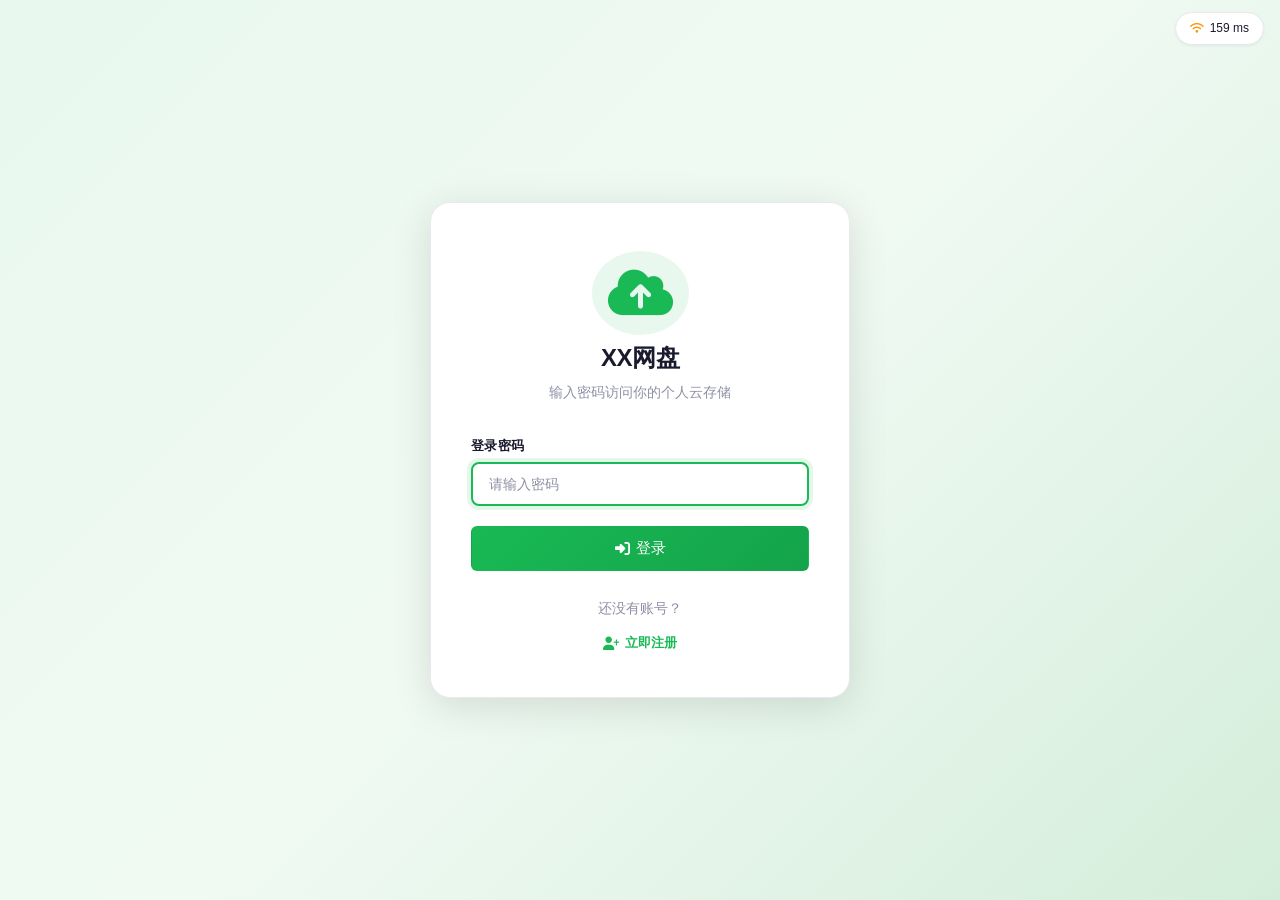
==== index.html @ 4ae9d4fa "Update index.html" ====
<!DOCTYPE html>
<html lang="zh-CN">
<head>
    <meta charset="UTF-8">
    <meta name="viewport" content="width=device-width, initial-scale=1.0">
    <title>XX网盘</title>
    <link rel="icon" type="image/svg+xml" href="logo.svg">
    <link rel="stylesheet" href="https://cdn.bootcdn.net/ajax/libs/font-awesome/6.4.0/css/all.min.css">
    <link rel="stylesheet" href="style.css?v=2">
</head>
<body>
    <!-- 网络延迟显示 -->
    <div class="network-status" id="network-status">
        <i class="fas fa-wifi"></i>
        <span id="ping-value">-- ms</span>
    </div>

    <!-- 登录界面 -->
    <div id="login-container" class="login-wrapper">
        <div class="login-container">
            <div class="logo"><i class="fas fa-cloud-upload-alt"></i></div>
            <h1>XX网盘</h1>
            <p class="subtitle">输入密码访问你的个人云存储</p>
            <form class="login-form" onsubmit="handleLogin(event)">
                <div class="form-group">
                    <label for="login-password">登录密码</label>
                    <input type="password" id="login-password" placeholder="请输入密码" required>
                </div>
                <button type="submit" class="btn btn-primary" style="width: 100%; justify-content: center; padding: 12px; font-size: 15px;">
                    <i class="fas fa-sign-in-alt"></i> 登录
                </button>
            </form>
            <div style="margin-top: 24px; text-align: center;">
                <span style="color: var(--text-muted); font-size: 14px;">还没有账号？</span>
                <button class="btn btn-text" onclick="showRegisterModal()" style="width: 100%; margin-top: 8px; justify-content: center; color: var(--primary); font-weight: 600;">
                    <i class="fas fa-user-plus"></i> 立即注册
                </button>
            </div>
        </div>
    </div>

    <!-- 注册弹窗 -->
    <div id="register-modal" class="modal">
        <div class="modal-content">
            <div class="modal-header">
                <h2>注册账号</h2>
                <button class="modal-close" onclick="closeRegisterModal()">&times;</button>
            </div>
            <div class="modal-body">
                <form onsubmit="handleRegister(event)">
                    <div class="form-group" style="margin-bottom: 15px;">
                        <label for="register-password">密码</label>
                        <input type="password" id="register-password" required style="width: 100%; padding: 12px; border: 2px solid var(--border); border-radius: var(--radius);">
                    </div>
                    <div class="form-group" style="margin-bottom: 20px;">
                        <label for="confirm-password">确认密码</label>
                        <input type="password" id="confirm-password" required style="width: 100%; padding: 12px; border: 2px solid var(--border); border-radius: var(--radius);">
                    </div>
                    <div class="modal-footer">
                        <button type="button" class="btn btn-secondary" onclick="closeRegisterModal()">取消</button>
                        <button type="submit" class="btn">注册</button>
                    </div>
                </form>
            </div>
        </div>
    </div>

    <!-- 主界面 -->
    <div id="main-container" style="display: none;">
        <div class="main-layout">
            <!-- 侧边栏 -->
            <div class="sidebar" id="sidebar">
                <div class="sidebar-header">
                    <a href="#" class="logo">
                        <i class="fas fa-cloud-upload-alt"></i>
                        <span>XX网盘</span>
                    </a>
                </div>
                <div class="sidebar-body">
                    <button class="sidebar-upload-btn" onclick="document.getElementById('file-input').click()">
                        <i class="fas fa-cloud-arrow-up"></i> 上传文件
                    </button>
                    <ul class="sidebar-nav" id="sidebar-nav">
                        <li><a href="#" class="active" data-view="personal"><i class="fas fa-folder"></i> 个人文件</a></li>
                        <li><a href="#" data-view="public"><i class="fas fa-users"></i> 公共空间</a></li>
                    </ul>
                </div>
                <div class="sidebar-footer">
                    <div class="sidebar-space-label">空间使用</div>
                    <div class="sidebar-space-bar">
                        <div id="sidebar-space-fill" class="sidebar-space-fill" style="width: 0%"></div>
                    </div>
                    <div class="sidebar-space-text" id="sidebar-space-text">0 MB / 2 GB</div>
                    <div style="display: flex; gap: 6px; margin-top: 12px;">
                        <button class="btn btn-sm" onclick="toggleDarkMode()" style="flex:1;" title="切换主题">
                            <i class="fas fa-moon" id="theme-icon"></i>
                        </button>
                        <button class="btn btn-sm btn-danger" onclick="handleLogout()" style="flex:1;" title="退出登录">
                            <i class="fas fa-sign-out-alt"></i>
                        </button>
                    </div>
                </div>
            </div>

            <!-- 移动端侧边栏遮罩 -->
            <div class="sidebar-overlay" onclick="toggleSidebar()"></div>

            <!-- 主内容区 -->
            <div class="main-content">
                <!-- 顶部操作栏 -->
                <div class="top-bar">
                    <div class="top-bar-left">
                        <button class="btn btn-text" onclick="toggleSidebar()" style="display:none;padding:6px 10px;font-size:18px" id="menu-toggle" title="菜单">
                            <i class="fas fa-bars"></i>
                        </button>
                        <h1><i class="fas fa-folder-open"></i> <span id="section-title">个人文件</span></h1>
                        <span class="user-info">
                            <i class="fas fa-user-circle"></i>
                            <span id="user-id">用户</span>
                            <span id="admin-badge" class="admin-badge" style="display: none;">管理员</span>
                        </span>
                    </div>
                    <div class="top-bar-right">
                        <button class="btn btn-text" onclick="showChangePassword()" title="修改密码">
                            <i class="fas fa-key"></i>
                        </button>
                        <button class="btn btn-text" onclick="handleLogout()" title="切换用户">
                            <i class="fas fa-sign-out-alt"></i>
                        </button>
                    </div>
                </div>

                <div class="content-body">
                    <!-- 上传区域 -->
                    <div class="upload-area" id="upload-area">
                        <div class="upload-icon"><i class="fas fa-cloud-arrow-up"></i></div>
                        <div class="upload-text">拖拽文件到此处或点击上传</div>
                        <div class="upload-subtext">支持所有文件类型，单文件最大 10GB</div>
                        <input type="file" id="file-input" multiple>
                        <div class="upload-options">
                            <button class="btn btn-primary" onclick="document.getElementById('file-input').click()">
                                <i class="fas fa-folder-open"></i> 选择文件
                            </button>
                            <button class="btn" onclick="uploadToPublic()">
                                <i class="fas fa-users"></i> 上传到公共空间
                            </button>
                        </div>
                        <div class="progress-bar" id="progress-bar">
                            <div class="progress-header">
                                <div class="progress-title"><i class="fas fa-cloud-upload-alt"></i> 正在上传...</div>
                                <div class="progress-stats">
                                    <span><i class="fas fa-upload"></i> <span id="progress-speed">0 MB/s</span></span>
                                    <span><i class="fas fa-percentage"></i> <span id="progress-percent-text">0%</span></span>
                                </div>
                            </div>
                            <div class="progress-files" id="progress-files"></div>
                            <div class="progress-track">
                                <div class="progress-fill" id="progress-fill"></div>
                            </div>
                            <div class="progress-footer">
                                <span class="progress-percent" id="progress-percent">0%</span>
                                <span class="progress-size" id="progress-size">0 B / 0 B</span>
                                <button class="btn btn-sm btn-danger" onclick="cancelUpload()" id="btn-cancel-upload" style="margin-left:auto">
                                    <i class="fas fa-times"></i> 取消
                                </button>
                            </div>
                        </div>
                    </div>

                    <!-- 文件列表区域 -->
                    <div class="files-section">
                        <div class="section-header">
                            <h2><i class="fas fa-folder-open"></i> <span id="section-title-list">全部文件</span></h2>
                            <div class="section-actions" id="file-actions-bar">
                                <div class="view-toggle">
                                    <button class="active" data-view="list"><i class="fas fa-list"></i></button>
                                    <button data-view="grid"><i class="fas fa-th-large"></i></button>
                                </div>
                                <div class="search-box" style="display:inline-flex">
                                    <i class="fas fa-search"></i>
                                    <input type="text" id="search-input" placeholder="搜索..." onkeyup="searchFiles()" style="width:140px;">
                                </div>
                                <span class="sep-line"></span>
                                <button class="btn btn-sm" onclick="showNewFolderModal()" title="新建文件夹">
                                    <i class="fas fa-folder-plus"></i> 新建
                                </button>
                                <button class="btn btn-sm" onclick="showMoveSelectedModal()" id="btn-move-selected" title="移动到">
                                    <i class="fas fa-folder-open"></i> 移动到
                                </button>
                                <button class="btn btn-sm" onclick="downloadSelectedAsZip()" id="btn-zip-download" title="打包下载">
                                    <i class="fas fa-file-archive"></i> 打包
                                </button>
                                <button class="btn btn-sm" onclick="selectAllFiles()">
                                    <i class="fas fa-check-square"></i> 全选
                                </button>
                                <button class="btn btn-sm btn-danger" onclick="deleteSelectedFiles()">
                                    <i class="fas fa-trash-alt"></i> 删除
                                </button>
                                <span id="selected-count" class="selected-count" style="display:none;"></span>
                            </div>
                        </div>

                        <!-- 面包屑导航 -->
                        <div id="breadcrumb" class="breadcrumb" style="display: none; font-size: 13px;"></div>

                        <!-- 排序栏 -->
                        <div class="sort-bar">
                            <select id="sort-select" class="sort-select" onchange="sortFiles()">
                                <option value="date-desc">最新优先</option>
                                <option value="date-asc">最早优先</option>
                                <option value="size-desc">从大到小</option>
                                <option value="size-asc">从小到大</option>
                                <option value="name-asc">A-Z</option>
                                <option value="name-desc">Z-A</option>
                            </select>
                        </div>
                        <div class="file-list-view" id="file-list-view">
                            <ul id="file-list">
                                <!-- 文件列表将通过JavaScript动态生成 -->
                            </ul>
                        </div>
                        <div class="file-grid-view" id="file-grid-view" style="display: none;">
                            <!-- 图标视图将通过JavaScript动态生成 -->
                        </div>
                    </div>
                </div>
            </div>
        </div>
    </div>

    <!-- 新建文件夹弹窗 -->
    <div id="new-folder-modal" class="modal">
        <div class="modal-content">
            <div class="modal-header">
                <h2>新建文件夹</h2>
                <button class="modal-close" onclick="closeNewFolderModal()">&times;</button>
            </div>
            <div class="modal-body">
                <form onsubmit="handleCreateFolder(event)">
                    <div class="form-group" style="margin-bottom: 20px;">
                        <label for="folder-name">文件夹名称</label>
                        <input type="text" id="folder-name" placeholder="输入文件夹名称" required style="width: 100%; padding: 10px; border: 2px solid var(--border); border-radius: var(--radius);">
                    </div>
                    <div class="modal-footer">
                        <button type="button" class="btn btn-secondary" onclick="closeNewFolderModal()">取消</button>
                        <button type="submit" class="btn">创建</button>
                    </div>
                </form>
            </div>
        </div>
    </div>

    <!-- 移动文件弹窗 -->
    <div id="move-modal" class="modal">
        <div class="modal-content">
            <div class="modal-header">
                <h2>移动文件</h2>
                <button class="modal-close" onclick="closeMoveModal()">&times;</button>
            </div>
            <div class="modal-body">
                <form onsubmit="handleMove(event)">
                    <input type="hidden" id="move-item-name">
                    <div class="form-group" style="margin-bottom: 20px;">
                        <label for="move-target">选择目标文件夹</label>
                        <select id="move-target" required style="width: 100%; padding: 10px; border: 2px solid var(--border); border-radius: var(--radius); background: var(--bg); color: var(--text-primary);">
                            <option value="">根目录</option>
                        </select>
                    </div>
                    <div class="modal-footer">
                        <button type="button" class="btn btn-secondary" onclick="closeMoveModal()">取消</button>
                        <button type="submit" class="btn">移动</button>
                    </div>
                </form>
            </div>
        </div>
    </div>

    <!-- 重命名弹窗 -->
    <div id="rename-modal" class="modal">
        <div class="modal-content">
            <div class="modal-header">
                <h2>重命名</h2>
                <button class="modal-close" onclick="closeRenameModal()">&times;</button>
            </div>
            <div class="modal-body">
                <form onsubmit="handleRename(event)">
                    <input type="hidden" id="rename-old-name">
                    <input type="hidden" id="rename-is-dir" value="false">
                    <div class="form-group" style="margin-bottom: 20px;">
                        <label for="rename-new-name">新名称</label>
                        <input type="text" id="rename-new-name" placeholder="输入新名称" required style="width: 100%; padding: 10px; border: 2px solid var(--border); border-radius: var(--radius);">
                    </div>
                    <div class="modal-footer">
                        <button type="button" class="btn btn-secondary" onclick="closeRenameModal()">取消</button>
                        <button type="submit" class="btn">确定</button>
                    </div>
                </form>
            </div>
        </div>
    </div>

    <!-- 密码修改弹窗 -->
    <div id="change-password-modal" class="modal">
        <div class="modal-content">
            <div class="modal-header">
                <h2>修改密码</h2>
                <button class="modal-close" onclick="closeChangePasswordModal()">&times;</button>
            </div>
            <div class="modal-body">
                <form onsubmit="handleChangePassword(event)">
                    <div class="form-group" style="margin-bottom: 15px;">
                        <label for="current-password">当前密码</label>
                        <input type="password" id="current-password" required style="width: 100%; padding: 10px; border: 2px solid var(--border); border-radius: var(--radius);">
                    </div>
                    <div class="form-group" style="margin-bottom: 20px;">
                        <label for="new-password">新密码</label>
                        <input type="password" id="new-password" required style="width: 100%; padding: 10px; border: 2px solid var(--border); border-radius: var(--radius);">
                    </div>
                    <div class="modal-footer">
                        <button type="button" class="btn btn-secondary" onclick="closeChangePasswordModal()">取消</button>
                        <button type="submit" class="btn">确认修改</button>
                    </div>
                </form>
            </div>
        </div>
    </div>

    <!-- 预览弹窗 -->
    <div id="preview-modal" class="modal">
        <div class="modal-content large">
            <div class="modal-header">
                <h2>文件预览</h2>
                <button class="modal-close" onclick="closePreviewModal()">&times;</button>
            </div>
            <div class="modal-body">
                <div id="preview-content" style="width: 100%;">
                    <!-- 预览内容将通过JavaScript动态生成 -->
                </div>
            </div>
        </div>
    </div>

    <!-- 分享弹窗 -->
    <div id="share-modal" class="modal">
        <div class="modal-content">
            <div class="modal-header">
                <h2>分享文件</h2>
                <button class="modal-close" onclick="closeShareModal()">&times;</button>
            </div>
            <div class="modal-body">
                <form onsubmit="handleShareFile(event)">
                    <input type="hidden" id="share-file-name">
                    <input type="hidden" id="share-user-dir">
                    <div class="form-group" style="margin-bottom: 15px;">
                        <label for="share-expiry">有效期</label>
                        <select id="share-expiry" required style="width: 100%; padding: 10px; border: 2px solid var(--border); border-radius: var(--radius);">
                            <option value="1">1天</option>
                            <option value="7">7天</option>
                            <option value="30">30天</option>
                        </select>
                    </div>
                    <div class="form-group" style="margin-bottom: 20px;">
                        <label for="share-url">分享链接</label>
                        <input type="text" id="share-url" readonly style="width: 100%; padding: 10px; border: 2px solid var(--border); border-radius: var(--radius);">
                        <button type="button" class="btn btn-sm" onclick="copyShareUrl()" style="margin-top: 10px;">复制链接</button>
                    </div>
                    <div class="modal-footer">
                        <button type="button" class="btn btn-secondary" onclick="closeShareModal()">取消</button>
                        <button type="submit" class="btn">生成链接</button>
                    </div>
                </form>
            </div>
        </div>
    </div>

    <!-- 右键菜单 -->
    <div class="context-menu" id="context-menu"></div>
    <!-- 图片灯箱 -->
    <div class="lightbox-overlay" id="lightbox">
        <button class="lightbox-close" onclick="closeLightbox()">&times;</button>
        <button class="lightbox-prev" onclick="prevLightbox()">&#10094;</button>
        <img class="lightbox-img" id="lightbox-img" onclick="toggleLightboxZoom()">
        <button class="lightbox-next" onclick="nextLightbox()">&#10095;</button>
        <div class="lightbox-counter" id="lightbox-counter"></div>
    </div>

    <script src="script.js?v=6"></script>
</body>
</html>
---- style.css ----
*, *::before, *::after {
    margin: 0;
    padding: 0;
    box-sizing: border-box;
}

:root {
    --primary: #19b955;
    --primary-dark: #14a34a;
    --primary-light: #e8f8ee;
    --primary-bg: #f0faf3;
    --bg: #f0f2f5;
    --bg-white: #ffffff;
    --bg-card: #ffffff;
    --text-primary: #1a1a2e;
    --text-secondary: #555770;
    --text-muted: #8e90a6;
    --border: #e8e8ef;
    --border-light: #f2f2f7;
    --success: #19b955;
    --danger: #fa5151;
    --warning: #ff9500;
    --info: #5b8def;
    --shadow-sm: 0 1px 3px rgba(0,0,0,0.06);
    --shadow-md: 0 4px 16px rgba(0,0,0,0.08);
    --shadow-lg: 0 8px 40px rgba(0,0,0,0.12);
    --radius: 8px;
    --radius-sm: 6px;
    --radius-lg: 12px;
    --radius-xl: 20px;
    --transition: all 0.25s cubic-bezier(0.4, 0, 0.2, 1);
    --sidebar-width: 240px;
    --header-height: 60px;
    --gradient-start: #19b955;
    --gradient-end: #0f9d43;
    --modal-overlay: rgba(0,0,0,0.5);
    --login-bg: linear-gradient(135deg, #e8f8ee 0%, #f0faf3 50%, #d4edda 100%);
}

[data-theme="dark"] {
    --primary: #22c55e;
    --primary-dark: #16a34a;
    --primary-light: #1a3a2a;
    --primary-bg: #0d1f15;
    --bg: #0f0f1a;
    --bg-white: #1a1a2e;
    --bg-card: #1e1e36;
    --text-primary: #e8e8f0;
    --text-secondary: #a0a0b8;
    --text-muted: #6b6b80;
    --border: #2a2a45;
    --border-light: #222238;
    --shadow-sm: 0 1px 3px rgba(0,0,0,0.3);
    --shadow-md: 0 4px 16px rgba(0,0,0,0.4);
    --shadow-lg: 0 8px 40px rgba(0,0,0,0.5);
    --modal-overlay: rgba(0,0,0,0.7);
    --login-bg: linear-gradient(135deg, #0d1f15 0%, #1a1a2e 50%, #0f1923 100%);
}

html { scroll-behavior: smooth; }

body {
    font-family: -apple-system, BlinkMacSystemFont, 'Segoe UI', 'PingFang SC', 'Microsoft YaHei', 'Noto Sans SC', Roboto, Arial, sans-serif;
    background: var(--bg);
    color: var(--text-primary);
    line-height: 1.6;
    min-height: 100vh;
    -webkit-font-smoothing: antialiased;
    -moz-osx-font-smoothing: grayscale;
}

::-webkit-scrollbar { width: 6px; height: 6px; }
::-webkit-scrollbar-track { background: transparent; }
::-webkit-scrollbar-thumb { background: #ddd; border-radius: 3px; }
::-webkit-scrollbar-thumb:hover { background: #bbb; }

.network-status {
    position: fixed; top: 12px; right: 16px;
    padding: 6px 14px; background: var(--bg-white);
    border: 1px solid var(--border); border-radius: 50px;
    box-shadow: var(--shadow-sm); font-size: 12px;
    display: flex; align-items: center; gap: 6px; z-index: 1000;
}
.network-status i { font-size: 11px; }
.network-status.good i { color: var(--success); }
.network-status.warning i { color: var(--warning); }
.network-status.bad i { color: var(--danger); }

.login-wrapper {
    min-height: 100vh; display: flex; align-items: center;
    justify-content: center; background: var(--login-bg); padding: 20px;
}

.login-container {
    max-width: 420px; width: 100%; background: var(--bg-white);
    padding: 48px 40px 40px; border-radius: var(--radius-xl);
    box-shadow: var(--shadow-lg); text-align: center;
    animation: fadeInUp 0.6s cubic-bezier(0.16, 1, 0.3, 1);
    border: 1px solid var(--border); backdrop-filter: blur(20px);
}
.login-container .logo { margin-bottom: 4px; position: relative; }
.login-container .logo i {
    font-size: 52px; color: var(--primary); background: var(--primary-light);
    padding: 16px; border-radius: 50%; transition: var(--transition);
}
.login-container .logo i:hover { transform: scale(1.05) rotate(-5deg); }
.login-container h1 {
    color: var(--text-primary); margin-bottom: 4px; font-size: 24px;
    font-weight: 700; letter-spacing: -0.5px;
}
.login-container .subtitle { color: var(--text-muted); font-size: 14px; margin-bottom: 32px; }
.login-form { display: flex; flex-direction: column; gap: 20px; }
.form-group { text-align: left; }
.form-group label {
    display: block; margin-bottom: 6px; font-weight: 600;
    color: var(--text-primary); font-size: 13px; letter-spacing: 0.3px;
}
.form-group input, .form-group select {
    width: 100%; padding: 12px 16px; border: 2px solid var(--border);
    border-radius: var(--radius); font-size: 14px; transition: var(--transition);
    background: var(--bg); color: var(--text-primary);
}
.form-group input:focus, .form-group select:focus {
    outline: none; border-color: var(--primary); background: var(--bg-white);
    box-shadow: 0 0 0 4px rgba(25, 185, 85, 0.12);
}
.form-group input::placeholder { color: var(--text-muted); }

.main-layout { display: flex; min-height: 100vh; }

.sidebar {
    width: var(--sidebar-width); background: var(--bg-white);
    border-right: 1px solid var(--border); display: flex; flex-direction: column;
    flex-shrink: 0; position: fixed; top: 0; left: 0; bottom: 0;
    z-index: 100; transition: transform 0.3s cubic-bezier(0.4, 0, 0.2, 1);
}
.sidebar-header { padding: 20px 20px 16px; border-bottom: 1px solid var(--border); }
.sidebar-header .logo {
    display: flex; align-items: center; gap: 10px; font-size: 19px;
    font-weight: 700; color: var(--text-primary); text-decoration: none; letter-spacing: -0.3px;
}
.sidebar-header .logo i {
    color: var(--primary); font-size: 26px; background: var(--primary-light);
    padding: 6px; border-radius: var(--radius);
}
.sidebar-body { flex: 1; overflow-y: auto; padding: 16px 12px; }
.sidebar-upload-btn {
    display: flex; align-items: center; justify-content: center; gap: 8px;
    width: 100%; padding: 14px;
    background: linear-gradient(135deg, var(--primary), var(--primary-dark));
    color: #fff; border: none; border-radius: var(--radius);
    font-size: 15px; font-weight: 600; cursor: pointer;
    transition: var(--transition); margin-bottom: 20px;
    box-shadow: 0 2px 8px rgba(25, 185, 85, 0.25);
}
.sidebar-upload-btn:hover {
    transform: translateY(-2px);
    box-shadow: 0 6px 20px rgba(25, 185, 85, 0.35);
}
.sidebar-upload-btn:active { transform: translateY(0); }
.sidebar-nav { list-style: none; }
.sidebar-nav li { margin-bottom: 2px; }
.sidebar-nav a {
    display: flex; align-items: center; gap: 12px; padding: 10px 14px;
    border-radius: var(--radius-sm); color: var(--text-secondary);
    text-decoration: none; font-size: 14px; font-weight: 500; transition: var(--transition);
}
.sidebar-nav a i {
    width: 20px; text-align: center; font-size: 16px;
    color: var(--text-muted); transition: var(--transition);
}
.sidebar-nav a:hover { background: var(--primary-light); color: var(--primary); }
.sidebar-nav a:hover i { color: var(--primary); }
.sidebar-nav a.active { background: var(--primary-light); color: var(--primary); font-weight: 600; }
.sidebar-nav a.active i { color: var(--primary); }

.breadcrumb {
    display: flex; align-items: center; gap: 4px; flex-wrap: wrap;
    padding: 8px 14px; background: var(--bg-card);
    border: 1px solid var(--border); border-radius: var(--radius-sm);
}
.breadcrumb a {
    color: var(--primary); text-decoration: none; font-weight: 500;
    padding: 2px 6px; border-radius: 4px; transition: var(--transition);
}
.breadcrumb a:hover { background: var(--primary-light); }
.breadcrumb span { color: var(--text-muted); }
.breadcrumb .sep { color: var(--text-muted); font-size: 11px; }
.breadcrumb .current { color: var(--text-secondary); font-weight: 600; }

.file-thumb.folder { color: var(--warning); background: #fffbeb; }
.file-grid-thumb.folder { color: var(--warning); background: #fffbeb; }

.selected-count {
    font-size: 12px; color: var(--primary); font-weight: 600;
    background: var(--primary-light); padding: 2px 10px; border-radius: 50px;
}

.sort-bar {
    padding: 8px 20px; border-bottom: 1px solid var(--border);
    display: flex; justify-content: flex-end; background: var(--bg);
}
.sort-bar .sort-select { padding: 4px 10px; font-size: 12px; border-radius: 4px; }

.sep-line { width: 1px; height: 20px; background: var(--border); display: inline-block; }

.sidebar-footer { padding: 16px 20px; border-top: 1px solid var(--border); }
.sidebar-space-label { font-size: 12px; color: var(--text-muted); margin-bottom: 6px; font-weight: 500; }
.sidebar-space-bar {
    width: 100%; height: 6px; background: var(--border);
    border-radius: 3px; overflow: hidden; margin-bottom: 6px;
}
.sidebar-space-fill {
    height: 100%; background: linear-gradient(90deg, var(--primary), var(--primary-dark));
    border-radius: 3px; transition: width 0.6s cubic-bezier(0.4, 0, 0.2, 1);
}
.sidebar-space-text { font-size: 11px; color: var(--text-muted); }

.sidebar-overlay {
    display: none; position: fixed; inset: 0; background: var(--modal-overlay);
    z-index: 99; backdrop-filter: blur(2px);
}
.sidebar-overlay.show { display: block; }

.main-content { flex: 1; margin-left: var(--sidebar-width); display: flex; flex-direction: column; min-width: 0; }

.top-bar {
    background: var(--bg-white); border-bottom: 1px solid var(--border);
    padding: 0 32px; height: var(--header-height); display: flex;
    align-items: center; justify-content: space-between;
    flex-shrink: 0; position: sticky; top: 0; z-index: 50;
}
.top-bar-left { display: flex; align-items: center; gap: 20px; }
.top-bar-left h1 {
    font-size: 17px; font-weight: 600; color: var(--text-primary);
    display: flex; align-items: center; gap: 8px;
}
.top-bar-left h1 i { color: var(--primary); }
.user-info {
    display: flex; align-items: center; gap: 6px; font-size: 13px;
    color: var(--text-secondary); padding: 4px 12px;
    background: var(--primary-light); border-radius: 50px;
}
.user-info i { color: var(--primary); font-size: 16px; }
.admin-badge {
    padding: 2px 10px; background: linear-gradient(135deg, var(--primary), var(--primary-dark));
    color: #fff; border-radius: 50px; font-size: 11px; font-weight: 600; letter-spacing: 0.5px;
}
.top-bar-right { display: flex; align-items: center; gap: 8px; }

.content-body { padding: 24px 32px; flex: 1; }

.toolbar {
    display: flex; justify-content: space-between; align-items: center;
    flex-wrap: wrap; gap: 12px; margin-bottom: 16px;
}
.toolbar-left { display: flex; align-items: center; gap: 8px; flex-wrap: wrap; }
.toolbar-right { display: flex; align-items: center; gap: 8px; flex-wrap: wrap; }

.view-toggle {
    display: flex; background: var(--bg); border-radius: var(--radius-sm);
    padding: 3px; border: 1px solid var(--border);
}
.view-toggle button {
    padding: 6px 14px; border: none; background: transparent; cursor: pointer;
    transition: var(--transition); display: flex; align-items: center; gap: 5px;
    font-size: 13px; border-radius: 4px; color: var(--text-muted); font-weight: 500;
}
.view-toggle button:hover { color: var(--text-secondary); }
.view-toggle button.active {
    background: var(--bg-white); color: var(--text-primary); box-shadow: var(--shadow-sm);
}

.sort-select {
    padding: 7px 14px; border: 1px solid var(--border);
    border-radius: var(--radius-sm); font-size: 13px; background: var(--bg-white);
    cursor: pointer; color: var(--text-secondary); transition: var(--transition);
}
.sort-select:focus {
    outline: none; border-color: var(--primary);
    box-shadow: 0 0 0 3px rgba(25, 185, 85, 0.1);
}

.search-box { position: relative; }
.search-box input {
    padding: 7px 14px 7px 36px; border: 1px solid var(--border);
    border-radius: var(--radius-sm); font-size: 13px; transition: var(--transition);
    width: 180px; background: var(--bg); color: var(--text-primary);
}
.search-box input:focus {
    outline: none; border-color: var(--primary); background: var(--bg-white);
    width: 240px; box-shadow: 0 0 0 3px rgba(25, 185, 85, 0.1);
}
.search-box input::placeholder { color: var(--text-muted); }
.search-box i {
    position: absolute; left: 12px; top: 50%; transform: translateY(-50%);
    color: var(--text-muted); font-size: 13px; pointer-events: none;
}

.btn {
    display: inline-flex; align-items: center; gap: 6px; padding: 7px 16px;
    background: var(--bg-white); color: var(--text-secondary);
    border: 1px solid var(--border); border-radius: var(--radius-sm);
    cursor: pointer; font-size: 13px; font-weight: 500;
    transition: var(--transition); text-decoration: none;
    white-space: nowrap; user-select: none;
}
.btn:hover {
    border-color: #ccc; color: var(--text-primary);
    background: var(--bg); transform: translateY(-1px);
}
.btn:active { transform: translateY(0); }
.btn-primary {
    background: linear-gradient(135deg, var(--primary), var(--primary-dark));
    color: #fff; border-color: transparent;
}
.btn-primary:hover {
    background: linear-gradient(135deg, var(--primary-dark), var(--primary));
    border-color: transparent; color: #fff;
    box-shadow: 0 4px 12px rgba(25, 185, 85, 0.3);
}
.btn-secondary { background: var(--bg); color: var(--text-secondary); border-color: transparent; }
.btn-secondary:hover { background: var(--border); color: var(--text-primary); }
.btn-danger { color: var(--danger); border-color: rgba(250, 81, 81, 0.2); }
.btn-danger:hover { background: #fef2f2; border-color: var(--danger); color: var(--danger); }
.btn-sm { padding: 5px 12px; font-size: 12px; }
.btn-text { border: none; background: transparent; color: var(--text-secondary); padding: 5px 10px; }
.btn-text:hover { background: var(--bg); color: var(--text-primary); transform: none; }
.btn-text.btn-danger-text { color: var(--text-muted); }
.btn-text.btn-danger-text:hover { background: #fef2f2; color: var(--danger); }

.upload-area {
    background: var(--bg-card); border: 2px dashed var(--border);
    border-radius: var(--radius-lg); padding: 40px 24px; text-align: center;
    transition: var(--transition); cursor: pointer; margin-bottom: 20px;
    position: relative; overflow: hidden;
}
.upload-area::before {
    content: ''; position: absolute; inset: 0;
    background: linear-gradient(135deg, var(--primary-light), transparent);
    opacity: 0; transition: var(--transition);
}
.upload-area:hover::before { opacity: 1; }
.upload-area:hover { border-color: var(--primary); }
.upload-area.dragover { border-color: var(--primary); border-style: solid; background: var(--primary-light); }
.upload-area.dragover::before { opacity: 1; }
.upload-area .upload-icon {
    width: 64px; height: 64px; margin: 0 auto 16px;
    background: var(--primary-light); border-radius: 50%;
    display: flex; align-items: center; justify-content: center;
    transition: var(--transition); position: relative;
}
.upload-area .upload-icon i { font-size: 28px; color: var(--primary); }
.upload-area:hover .upload-icon { transform: scale(1.1) rotate(-5deg); }
.upload-text { font-size: 16px; font-weight: 600; margin-bottom: 4px; color: var(--text-primary); position: relative; }
.upload-subtext { color: var(--text-muted); font-size: 13px; margin-bottom: 16px; position: relative; }
.upload-options { display: flex; justify-content: center; gap: 10px; position: relative; }
#file-input { display: none; }

.files-section {
    background: var(--bg-white); border-radius: var(--radius-lg);
    border: 1px solid var(--border); flex: 1; display: flex;
    flex-direction: column; overflow: hidden; box-shadow: var(--shadow-sm);
}
.section-header {
    padding: 16px 20px; border-bottom: 1px solid var(--border);
    display: flex; justify-content: space-between; align-items: center;
    flex-wrap: wrap; gap: 10px;
}
.section-header h2 {
    font-size: 15px; font-weight: 600; margin: 0;
    display: flex; align-items: center; gap: 8px; color: var(--text-primary);
}
.section-header h2 i { color: var(--primary); }
.section-actions { display: flex; align-items: center; gap: 6px; flex-wrap: wrap; }
.section-actions .search-box input {
    width: 140px; padding: 5px 10px 5px 28px; font-size: 12px;
}
.section-actions .search-box i { left: 9px; font-size: 12px; }
.section-actions .view-toggle button { padding: 4px 10px; font-size: 12px; }
.section-actions .sep-line { width: 1px; height: 18px; background: var(--border); display: inline-block; margin: 0 2px; }

.file-list-view { flex: 1; overflow-y: auto; }
#file-list { list-style: none; }

.file-item {
    display: flex; align-items: center; padding: 12px 20px;
    border-bottom: 1px solid var(--border-light); transition: var(--transition);
    cursor: default; animation: fadeInUp 0.3s ease both; flex-wrap: nowrap;
}
.file-item:nth-child(1) { animation-delay: 0s; }
.file-item:nth-child(2) { animation-delay: 0.04s; }
.file-item:nth-child(3) { animation-delay: 0.08s; }
.file-item:nth-child(4) { animation-delay: 0.12s; }
.file-item:nth-child(5) { animation-delay: 0.16s; }
.file-item:nth-child(n+6) { animation-delay: 0.2s; }
.file-item:hover { background: var(--bg); }
.file-item.selected { background: var(--primary-light); }

.file-checkbox { margin-right: 14px; width: 16px; height: 16px; accent-color: var(--primary); cursor: pointer; flex-shrink: 0; }

.file-thumb {
    width: 40px; height: 40px; margin-right: 14px; display: flex;
    align-items: center; justify-content: center; border-radius: var(--radius-sm);
    flex-shrink: 0; font-size: 22px;
}
.file-thumb.image { color: #10b981; background: #ecfdf5; }
.file-thumb.pdf { color: #ef4444; background: #fef2f2; }
.file-thumb.doc { color: #3b82f6; background: #eff6ff; }
.file-thumb.excel { color: #10b981; background: #ecfdf5; }
.file-thumb.ppt { color: #f59e0b; background: #fffbeb; }
.file-thumb.zip { color: #8b5cf6; background: #f5f3ff; }
.file-thumb.audio { color: #ec4899; background: #fdf2f8; }
.file-thumb.video { color: #6366f1; background: #eef2ff; }
.file-thumb.code { color: #14b8a6; background: #f0fdfa; }
.file-thumb.text { color: #64748b; background: #f8fafc; }
.file-thumb.default { color: var(--text-muted); background: var(--border); }

.file-info { flex: 1; min-width: 0; overflow: hidden; }
.file-name {
    font-size: 14px; font-weight: 500; margin-bottom: 6px;
    overflow: hidden; text-overflow: ellipsis; white-space: nowrap; max-width: 100%;
}
.file-meta { font-size: 12px; color: var(--text-muted); display: flex; gap: 12px; }
.file-actions {
    display: flex; align-items: center; gap: 4px; opacity: 0;
    transition: var(--transition); flex-shrink: 0; min-width: 0;
}
.file-item:hover .file-actions { opacity: 1; }

.file-grid-view {
    flex: 1; overflow-y: auto; padding: 20px;
    display: grid; grid-template-columns: repeat(auto-fill, minmax(160px, 1fr)); gap: 16px;
}
.file-grid-item {
    background: var(--bg-white); border: 1px solid var(--border);
    border-radius: var(--radius); padding: 20px 12px 14px; text-align: center;
    transition: var(--transition); cursor: pointer;
    position: relative; animation: fadeInUp 0.3s ease both;
}
.file-grid-item:nth-child(1) { animation-delay: 0s; }
.file-grid-item:nth-child(2) { animation-delay: 0.05s; }
.file-grid-item:nth-child(3) { animation-delay: 0.1s; }
.file-grid-item:nth-child(4) { animation-delay: 0.15s; }
.file-grid-item:nth-child(n+5) { animation-delay: 0.2s; }
.file-grid-item:hover { border-color: #ddd; box-shadow: 0 2px 8px rgba(0,0,0,0.06); }
.file-grid-item.selected { border-color: var(--primary); background: var(--primary-light); }
.file-grid-thumb {
    width: 56px; height: 56px; margin: 0 auto 10px; display: flex;
    align-items: center; justify-content: center; border-radius: var(--radius); font-size: 28px;
}
.file-grid-thumb.image { color: #10b981; background: #ecfdf5; }
.file-grid-thumb.pdf { color: #ef4444; background: #fef2f2; }
.file-grid-thumb.doc { color: #3b82f6; background: #eff6ff; }
.file-grid-thumb.excel { color: #10b981; background: #ecfdf5; }
.file-grid-thumb.ppt { color: #f59e0b; background: #fffbeb; }
.file-grid-thumb.zip { color: #8b5cf6; background: #f5f3ff; }
.file-grid-thumb.audio { color: #ec4899; background: #fdf2f8; }
.file-grid-thumb.video { color: #6366f1; background: #eef2ff; }
.file-grid-thumb.code { color: #14b8a6; background: #f0fdfa; }
.file-grid-thumb.text { color: #64748b; background: #f8fafc; }
.file-grid-thumb.default { color: var(--text-muted); background: var(--border); }
.file-grid-name { font-size: 13px; font-weight: 500; margin-bottom: 4px; overflow: hidden; text-overflow: ellipsis; white-space: nowrap; }
.file-grid-meta { font-size: 11px; color: var(--text-muted); }
.file-grid-actions {
    position: absolute; top: 6px; right: 6px; display: flex; gap: 2px; opacity: 0; transition: var(--transition);
}
.file-grid-item:hover .file-grid-actions { opacity: 1; }
.file-grid-actions .btn { padding: 3px 6px; font-size: 11px; background: rgba(255,255,255,0.9); border: 1px solid var(--border); }

.empty-state { text-align: center; padding: 60px 20px; color: var(--text-muted); }
.empty-state i { font-size: 48px; margin-bottom: 12px; color: #ddd; }
.empty-state h3 { font-size: 16px; font-weight: 500; color: var(--text-secondary); margin-bottom: 4px; }
.empty-state p { font-size: 13px; color: var(--text-muted); }

.progress-bar {
    width: 100%; background: var(--bg-card); border: 1px solid var(--border);
    border-radius: var(--radius); padding: 16px 20px; margin-top: 16px;
    display: none; animation: fadeInUp 0.3s ease;
}
.progress-bar.show { display: block; }
.progress-header { display: flex; justify-content: space-between; align-items: center; margin-bottom: 10px; }
.progress-title { font-size: 13px; font-weight: 600; color: var(--text-primary); }
.progress-stats { font-size: 12px; color: var(--text-muted); display: flex; gap: 12px; }
.progress-stats span { display: flex; align-items: center; gap: 4px; }
.progress-stats i { color: var(--primary); font-size: 11px; }
.progress-track { width: 100%; height: 6px; background: var(--border); border-radius: 3px; overflow: hidden; }
.progress-fill {
    height: 100%; background: linear-gradient(90deg, var(--primary), var(--primary-dark));
    width: 0%; transition: width 0.3s ease; border-radius: 3px; position: relative;
}
.progress-fill::before {
    content: ''; position: absolute; inset: 0;
    background: linear-gradient(90deg, transparent, rgba(255,255,255,0.4), transparent);
    animation: shimmer 1.2s infinite;
}
.progress-percent { font-size: 11px; color: var(--text-muted); }
.progress-files {
    max-height: 120px; overflow-y: auto; margin-bottom: 10px;
    background: var(--bg); border-radius: var(--radius-sm); padding: 6px 10px;
}
.progress-file-item {
    display: flex; justify-content: space-between; align-items: center;
    padding: 4px 0; font-size: 12px; color: var(--text-secondary);
    border-bottom: 1px solid var(--border-light); gap: 16px;
}
.progress-file-item .name { overflow: hidden; text-overflow: ellipsis; white-space: nowrap; flex: 1; min-width: 0; }
.progress-file-item .size { color: var(--text-muted); white-space: nowrap; flex-shrink: 0; margin-left: 8px; }
.progress-file-item:last-child { border-bottom: none; }
.progress-footer {
    display: flex; align-items: center; gap: 12px; margin-top: 8px;
}
.progress-size { font-size: 11px; color: var(--text-muted); }
.chunk-badge { display: inline-block; font-size: 10px; background: var(--primary-light); color: var(--primary); padding: 0 5px; border-radius: 3px; margin-left: 4px; vertical-align: middle; }

.modal {
    display: none; position: fixed; top: 0; left: 0; width: 100%; height: 100%;
    background: var(--modal-overlay); z-index: 1000; flex-direction: column;
    justify-content: center; align-items: center; animation: fadeIn 0.2s ease;
    backdrop-filter: blur(4px); -webkit-backdrop-filter: blur(4px);
}
.modal.show { display: flex; }
.modal-content {
    background: var(--bg-white); padding: 28px 32px; border-radius: var(--radius-xl);
    box-shadow: var(--shadow-lg); width: 90%; max-width: 420px;
    animation: scaleIn 0.3s cubic-bezier(0.16, 1, 0.3, 1); border: 1px solid var(--border);
}
.modal-content.large { max-width: 760px; max-height: 80vh; overflow: hidden; }
.modal-content.large .modal-body { max-height: calc(80vh - 130px); overflow: auto; }
.modal-header { margin-bottom: 18px; display: flex; justify-content: space-between; align-items: center; }
.modal-header h2 { font-size: 18px; font-weight: 600; color: var(--text-primary); }
.modal-close {
    background: transparent; border: none; width: 32px; height: 32px;
    border-radius: 50%; font-size: 20px; cursor: pointer;
    color: var(--text-muted); transition: var(--transition);
    display: flex; align-items: center; justify-content: center;
}
.modal-close:hover { background: var(--bg); color: var(--text-primary); }
.modal-body { margin-bottom: 18px; }
.modal-footer { display: flex; gap: 10px; justify-content: flex-end; }

.toast {
    position: fixed; top: 24px; left: 50%; transform: translateX(-50%);
    padding: 12px 28px; background: var(--text-primary); border-radius: var(--radius);
    box-shadow: var(--shadow-lg); color: #fff; font-size: 14px; font-weight: 500;
    z-index: 10000; animation: toastIn 0.4s cubic-bezier(0.16, 1, 0.3, 1);
    display: flex; align-items: center; gap: 10px; border: 1px solid rgba(255,255,255,0.1);
}
.toast i { color: var(--success); font-size: 18px; }

/* 右键菜单 */
.context-menu {
    display: none; position: fixed; z-index: 9999;
    background: var(--bg-white); border: 1px solid var(--border);
    border-radius: var(--radius); box-shadow: var(--shadow-lg);
    padding: 4px; min-width: 160px;
    animation: scaleIn 0.15s ease;
}
.context-menu.show { display: block; }
.context-menu-item {
    display: flex; align-items: center; gap: 10px;
    padding: 8px 14px; cursor: pointer; border-radius: var(--radius-sm);
    font-size: 13px; color: var(--text-secondary); transition: var(--transition);
}
.context-menu-item:hover { background: var(--primary-light); color: var(--primary); }
.context-menu-item i { width: 16px; font-size: 14px; }
.context-menu-item.danger:hover { background: #fef2f2; color: var(--danger); }
.context-menu-sep { height: 1px; background: var(--border); margin: 4px 8px; }

/* 骨架屏 */
.skeleton {
    background: linear-gradient(90deg, var(--border) 25%, var(--bg) 50%, var(--border) 75%);
    background-size: 200% 100%;
    animation: skeleton-loading 1.5s infinite;
    border-radius: 4px;
}
@keyframes skeleton-loading {
    0% { background-position: 200% 0; }
    100% { background-position: -200% 0; }
}
.skeleton-row {
    display: flex; align-items: center; gap: 14px;
    padding: 12px 20px; border-bottom: 1px solid var(--border-light);
}
.skeleton-icon {
    width: 40px; height: 40px; border-radius: var(--radius-sm); flex-shrink: 0;
}
.skeleton-line {
    height: 14px; flex: 1; border-radius: 4px;
}
.skeleton-line-sm {
    width: 80px; height: 12px; border-radius: 4px;
}

/* 文件行可点击选中 */
.file-item { cursor: pointer; }
.file-checkbox { pointer-events: auto; } /* 复选框独立可点 */

/* 图片灯箱 */
.lightbox-overlay {
    display: none; position: fixed; inset: 0; z-index: 10000;
    background: rgba(0,0,0,0.9); justify-content: center; align-items: center;
}
.lightbox-overlay.show { display: flex; }
.lightbox-img {
    max-width: 90vw; max-height: 90vh; object-fit: contain;
    border-radius: 8px; cursor: zoom-in;
    transition: transform 0.3s ease;
}
.lightbox-img.zoomed { transform: scale(2); cursor: zoom-out; }
.lightbox-close {
    position: fixed; top: 20px; right: 30px;
    color: #fff; font-size: 36px; cursor: pointer; z-index: 10001;
    width: 50px; height: 50px; display: flex; align-items: center; justify-content: center;
    background: rgba(0,0,0,0.3); border-radius: 50%; border: none;
}
.lightbox-prev, .lightbox-next {
    position: fixed; top: 50%; transform: translateY(-50%);
    color: #fff; font-size: 40px; cursor: pointer; z-index: 10001;
    padding: 20px; background: rgba(0,0,0,0.3); border: none;
    border-radius: 8px;
}
.lightbox-prev { left: 20px; }
.lightbox-next { right: 20px; }
.lightbox-counter {
    position: fixed; bottom: 30px; left: 50%; transform: translateX(-50%);
    color: #fff; font-size: 14px; z-index: 10001;
    background: rgba(0,0,0,0.5); padding: 6px 16px; border-radius: 50px;
}

@keyframes fadeIn { from { opacity: 0; } to { opacity: 1; } }
@keyframes fadeInUp { from { opacity: 0; transform: translateY(12px); } to { opacity: 1; transform: translateY(0); } }
@keyframes scaleIn { from { opacity: 0; transform: scale(0.92); } to { opacity: 1; transform: scale(1); } }
@keyframes toastIn { from { opacity: 0; transform: translateX(-50%) translateY(-16px); } to { opacity: 1; transform: translateX(-50%) translateY(0); } }
@keyframes shimmer { 0% { transform: translateX(-100%); } 100% { transform: translateX(100%); } }

@media (max-width: 1200px) {
    .file-grid-view { grid-template-columns: repeat(auto-fill, minmax(140px, 1fr)); }
}

@media (max-width: 768px) {
    :root { --sidebar-width: 0px; }
    .sidebar { width: 240px; transform: translateX(-100%); box-shadow: var(--shadow-lg); }
    .sidebar.open { transform: translateX(0); }
    .sidebar.open ~ .sidebar-overlay { display: block; }
    .main-content { margin-left: 0; }
    .top-bar { padding: 0 12px; }
    .top-bar-left h1 { font-size: 15px; }
    .user-info { font-size: 12px; padding: 3px 10px; }
    .content-body { padding: 12px; }
    .upload-area { padding: 24px 12px; }
    .upload-area .upload-icon { width: 48px; height: 48px; }
    .upload-area .upload-icon i { font-size: 20px; }
    .upload-text { font-size: 14px; }
    .upload-subtext { font-size: 12px; }
    .upload-options { flex-direction: column; align-items: center; gap: 8px; }
    .file-item { padding: 8px 10px; flex-wrap: nowrap; }
    .file-checkbox { margin-right: 8px; }
    .file-thumb { width: 32px; height: 32px; margin-right: 8px; font-size: 16px; }
    .file-name { font-size: 12px; max-width: 120px; }
    .file-meta { font-size: 10px; gap: 6px; flex-wrap: wrap; }
    .file-actions { opacity: 1; gap: 1px; }
    .file-actions .btn-text { padding: 4px 5px; font-size: 11px; }
    .file-actions .btn-text i { margin: 0; }
    .file-grid-view { grid-template-columns: repeat(auto-fill, minmax(100px, 1fr)); gap: 8px; }
    .file-grid-item { padding: 10px 6px; }
    .file-grid-thumb { width: 36px; height: 36px; font-size: 18px; }
    .file-grid-name { font-size: 11px; }
    .file-grid-meta { font-size: 10px; }
    .file-grid-actions { opacity: 1; }
    .file-grid-actions .btn { padding: 2px 4px; font-size: 10px; }
    .search-box input { width: 100px; font-size: 12px; }
    .search-box input:focus { width: 130px; }
    .network-status { display: none; }
    .login-wrapper { padding: 12px; }
    .login-container { padding: 28px 20px; border-radius: var(--radius-lg); margin: 0 10px; }
    .breadcrumb { font-size: 12px !important; padding: 6px 10px; }
    #file-actions-bar { gap: 3px; }
    #file-actions-bar .btn-sm { padding: 3px 6px; font-size: 10px; }
    #file-actions-bar .btn-sm i { margin-right: 2px; font-size: 10px; }
    #file-actions-bar .view-toggle button { padding: 3px 6px; font-size: 10px; }
    #file-actions-bar .search-box input { width: 80px !important; padding: 3px 6px 3px 22px !important; font-size: 10px !important; }
    #file-actions-bar .search-box i { left: 7px; font-size: 10px; }
    .section-header { padding: 10px 12px; }
    .section-header h2 { font-size: 13px; }
    .sort-bar { padding: 4px 12px; }
    .sort-bar .sort-select { font-size: 11px; padding: 3px 8px; }

    /* 文件区操作栏响应式 */
    #file-actions-bar .search-box input { width: 100px !important; }
    #file-actions-bar .btn-sm { padding: 4px 8px; font-size: 11px; }
    #file-actions-bar .btn-sm i { margin-right: 2px; }
    .sort-bar { padding: 6px 14px; }
}

@media (max-width: 480px) {
    .login-wrapper { padding: 12px; }
    .login-container { padding: 28px 20px; border-radius: var(--radius-lg); margin: 0; }
    .login-container h1 { font-size: 20px; }
    .login-container .logo i { font-size: 40px; padding: 12px; }
    .content-body { padding: 12px; }
    .file-grid-view { grid-template-columns: repeat(auto-fill, minmax(90px, 1fr)); gap: 8px; }
    .file-grid-item { padding: 12px 6px; }
    .file-grid-thumb { width: 38px; height: 38px; font-size: 18px; }
    .modal-content { padding: 24px 20px; }
}
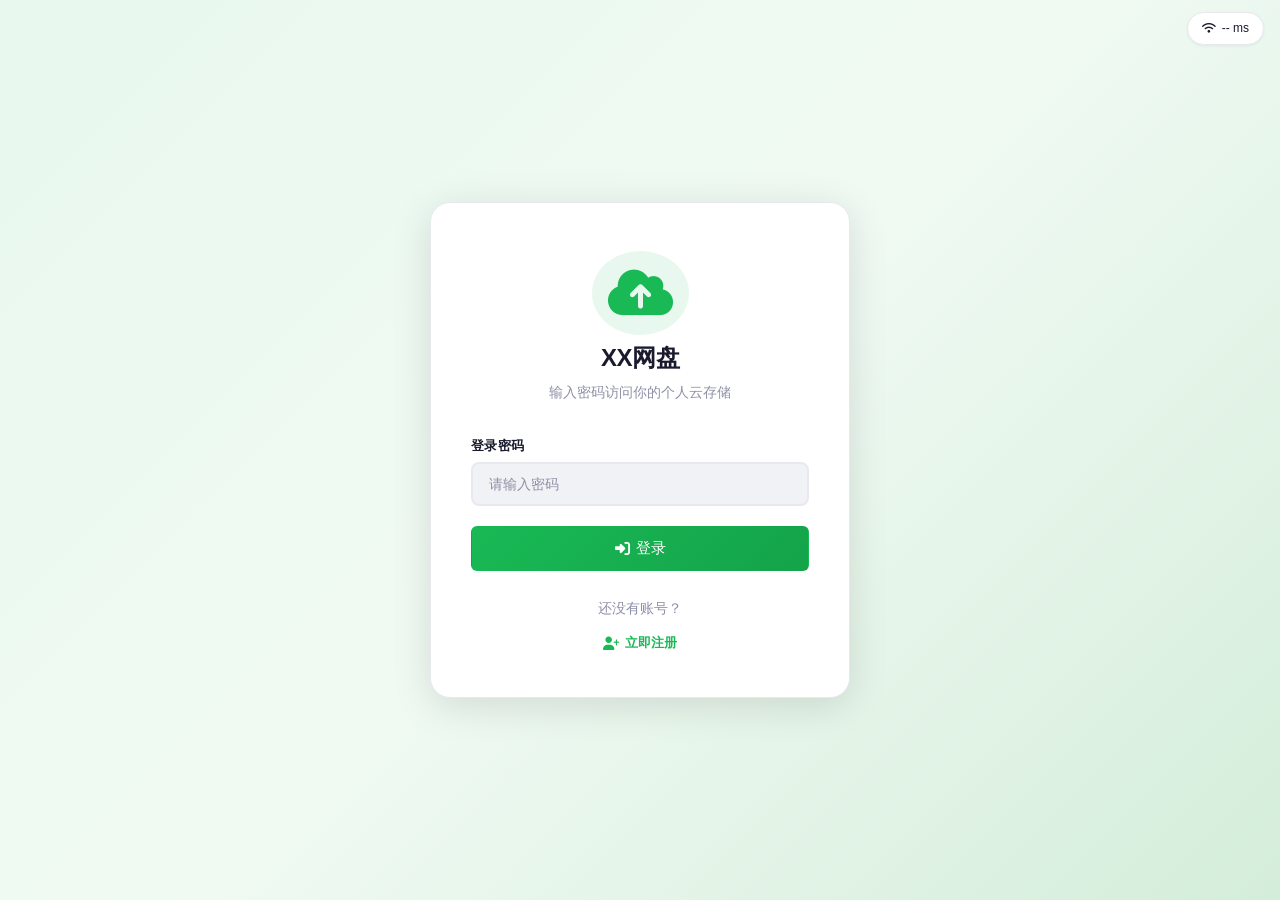
==== commit 0eec2d64: "213" ====
--- a/index.html
+++ b/index.html
@@ -6,7 +6,7 @@
     <title>XX网盘</title>
     <link rel="icon" type="image/svg+xml" href="logo.svg">
     <link rel="stylesheet" href="https://cdn.bootcdn.net/ajax/libs/font-awesome/6.4.0/css/all.min.css">
-    <link rel="stylesheet" href="style.css?v=2">
+    <link rel="stylesheet" href="style.css?v=7">
 </head>
 <body>
     <!-- 网络延迟显示 -->
@@ -384,6 +384,6 @@
         <div class="lightbox-counter" id="lightbox-counter"></div>
     </div>
 
-    <script src="script.js?v=6"></script>
+    <script src="script.js?v=7"></script>
 </body>
 </html>
--- a/style.css
+++ b/style.css
@@ -331,8 +331,8 @@
 
 .upload-area {
     background: var(--bg-card); border: 2px dashed var(--border);
-    border-radius: var(--radius-lg); padding: 40px 24px; text-align: center;
-    transition: var(--transition); cursor: pointer; margin-bottom: 20px;
+    border-radius: var(--radius-lg); padding: 24px 20px; text-align: center;
+    transition: var(--transition); cursor: pointer; margin-bottom: 16px;
     position: relative; overflow: hidden;
 }
 .upload-area::before {
@@ -345,15 +345,15 @@
 .upload-area.dragover { border-color: var(--primary); border-style: solid; background: var(--primary-light); }
 .upload-area.dragover::before { opacity: 1; }
 .upload-area .upload-icon {
-    width: 64px; height: 64px; margin: 0 auto 16px;
+    width: 48px; height: 48px; margin: 0 auto 10px;
     background: var(--primary-light); border-radius: 50%;
     display: flex; align-items: center; justify-content: center;
     transition: var(--transition); position: relative;
 }
-.upload-area .upload-icon i { font-size: 28px; color: var(--primary); }
+.upload-area .upload-icon i { font-size: 22px; color: var(--primary); }
 .upload-area:hover .upload-icon { transform: scale(1.1) rotate(-5deg); }
-.upload-text { font-size: 16px; font-weight: 600; margin-bottom: 4px; color: var(--text-primary); position: relative; }
-.upload-subtext { color: var(--text-muted); font-size: 13px; margin-bottom: 16px; position: relative; }
+.upload-text { font-size: 14px; font-weight: 600; margin-bottom: 2px; color: var(--text-primary); position: relative; }
+.upload-subtext { color: var(--text-muted); font-size: 12px; margin-bottom: 12px; position: relative; }
 .upload-options { display: flex; justify-content: center; gap: 10px; position: relative; }
 #file-input { display: none; }
 
@@ -648,9 +648,9 @@
     .top-bar-left h1 { font-size: 15px; }
     .user-info { font-size: 12px; padding: 3px 10px; }
     .content-body { padding: 12px; }
-    .upload-area { padding: 24px 12px; }
-    .upload-area .upload-icon { width: 48px; height: 48px; }
-    .upload-area .upload-icon i { font-size: 20px; }
+    .upload-area { padding: 16px 12px; }
+    .upload-area .upload-icon { width: 40px; height: 40px; margin-bottom: 8px; }
+    .upload-area .upload-icon i { font-size: 18px; }
     .upload-text { font-size: 14px; }
     .upload-subtext { font-size: 12px; }
     .upload-options { flex-direction: column; align-items: center; gap: 8px; }
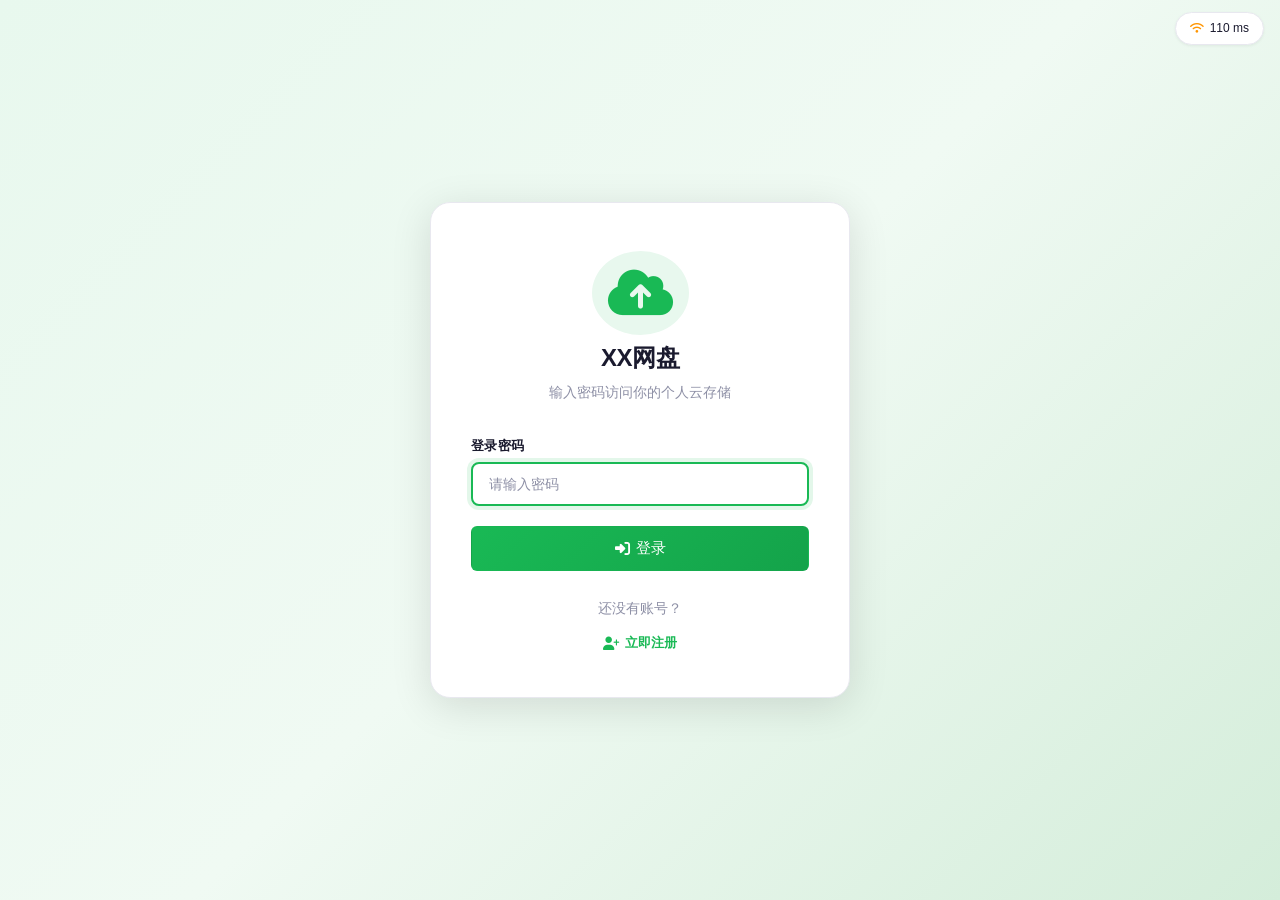
==== commit 1ca11ef6: "2131" ====
--- a/index.html
+++ b/index.html
@@ -6,7 +6,7 @@
     <title>XX网盘</title>
     <link rel="icon" type="image/svg+xml" href="logo.svg">
     <link rel="stylesheet" href="https://cdn.bootcdn.net/ajax/libs/font-awesome/6.4.0/css/all.min.css">
-    <link rel="stylesheet" href="style.css?v=7">
+    <link rel="stylesheet" href="style.css?v=8">
 </head>
 <body>
     <!-- 网络延迟显示 -->
@@ -384,6 +384,6 @@
         <div class="lightbox-counter" id="lightbox-counter"></div>
     </div>
 
-    <script src="script.js?v=7"></script>
+    <script src="script.js?v=8"></script>
 </body>
 </html>
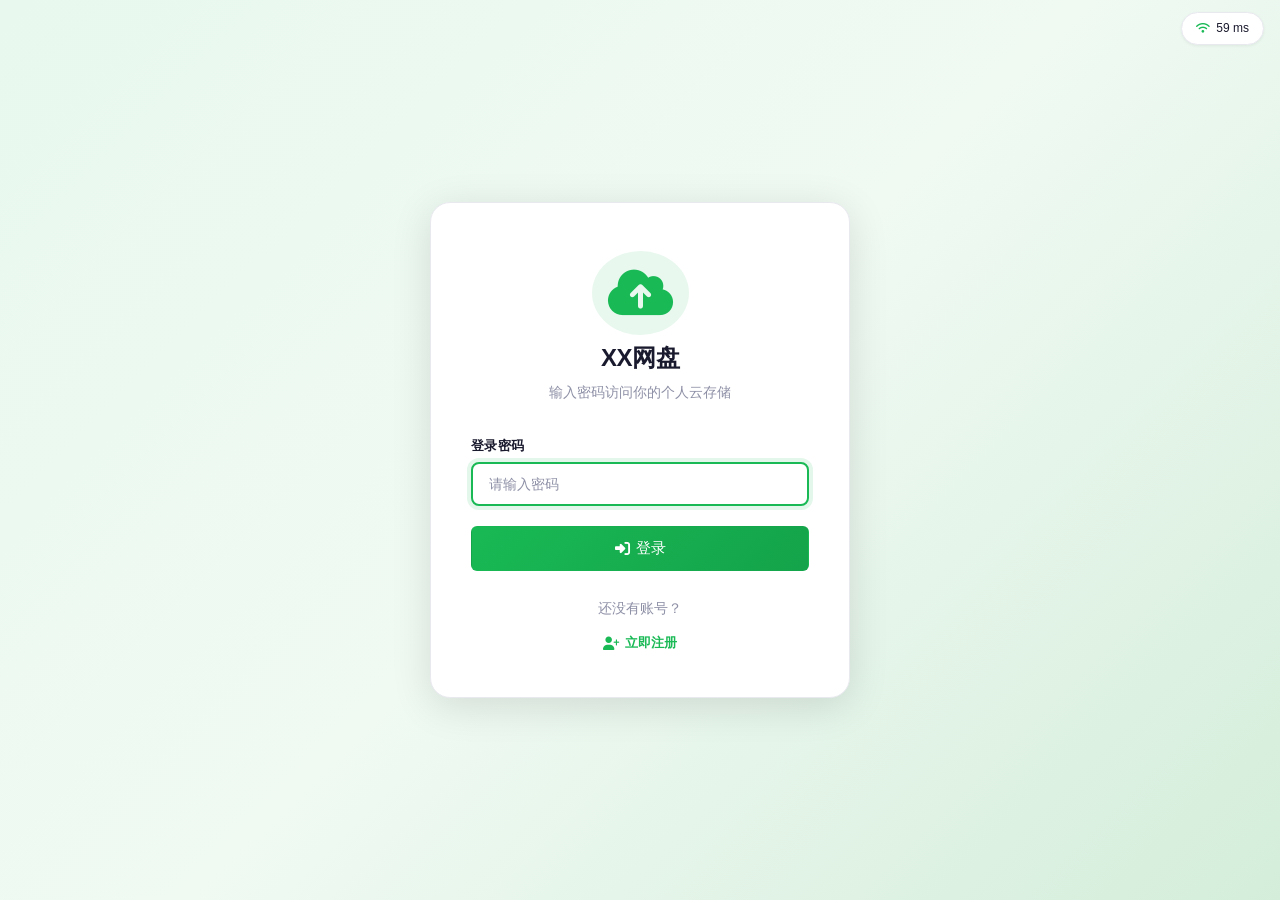
==== commit db97a1e3: "213" ====
--- a/index.html
+++ b/index.html
@@ -6,7 +6,7 @@
     <title>XX网盘</title>
     <link rel="icon" type="image/svg+xml" href="logo.svg">
     <link rel="stylesheet" href="https://cdn.bootcdn.net/ajax/libs/font-awesome/6.4.0/css/all.min.css">
-    <link rel="stylesheet" href="style.css?v=8">
+    <link rel="stylesheet" href="style.css">
 </head>
 <body>
     <!-- 网络延迟显示 -->
@@ -384,6 +384,6 @@
         <div class="lightbox-counter" id="lightbox-counter"></div>
     </div>
 
-    <script src="script.js?v=8"></script>
+    <script src="script.js"></script>
 </body>
 </html>
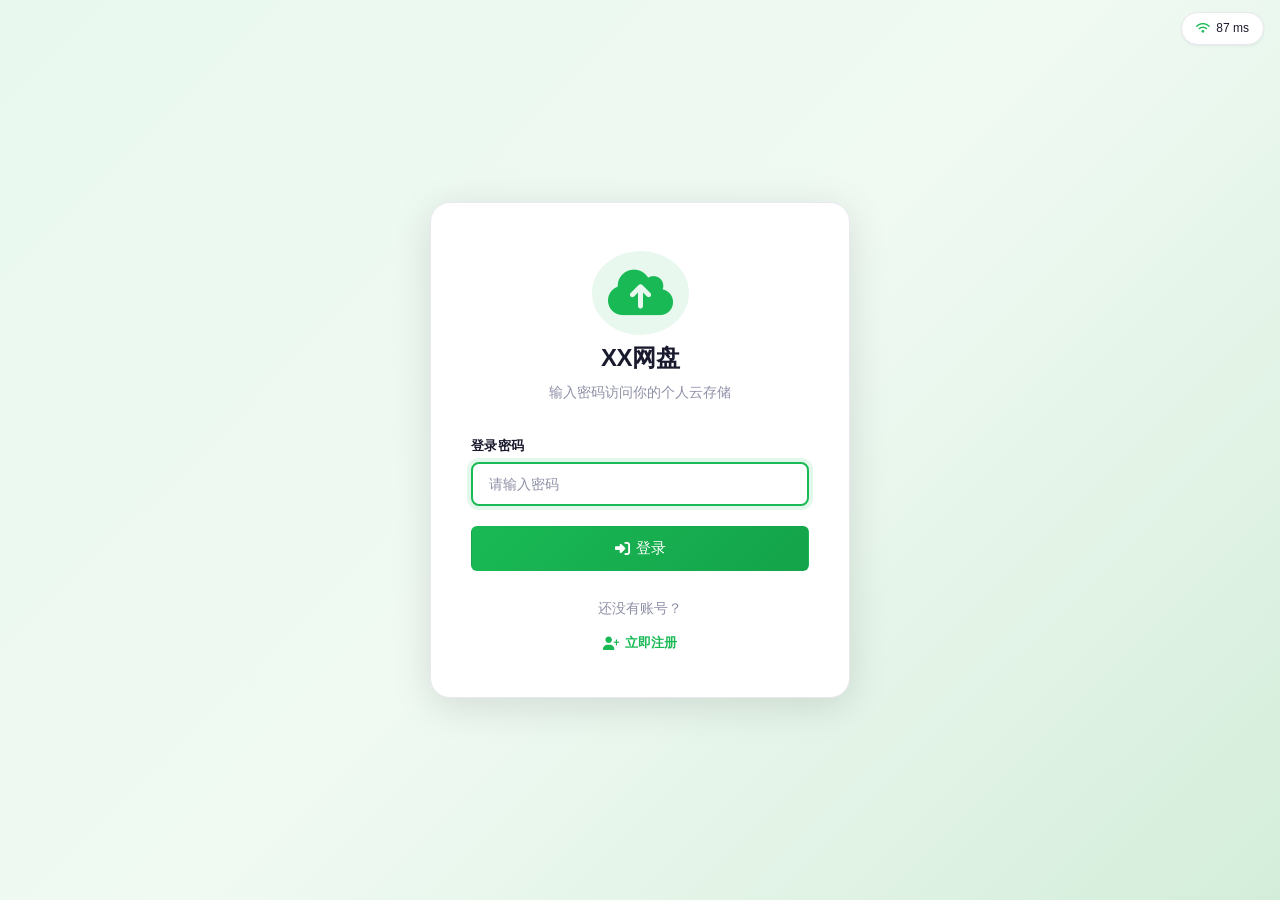
==== commit c5a301a5: "feat: 查看项目 Co-authored-by: traeagent <traeagent@users.noreply.github.com>" ====
--- a/index.html
+++ b/index.html
@@ -83,6 +83,7 @@
                     <ul class="sidebar-nav" id="sidebar-nav">
                         <li><a href="#" class="active" data-view="personal"><i class="fas fa-folder"></i> 个人文件</a></li>
                         <li><a href="#" data-view="public"><i class="fas fa-users"></i> 公共空间</a></li>
+                        <li id="admin-nav-item" style="display:none"><a href="admin.html"><i class="fas fa-cog"></i> 管理后台</a></li>
                     </ul>
                 </div>
                 <div class="sidebar-footer">
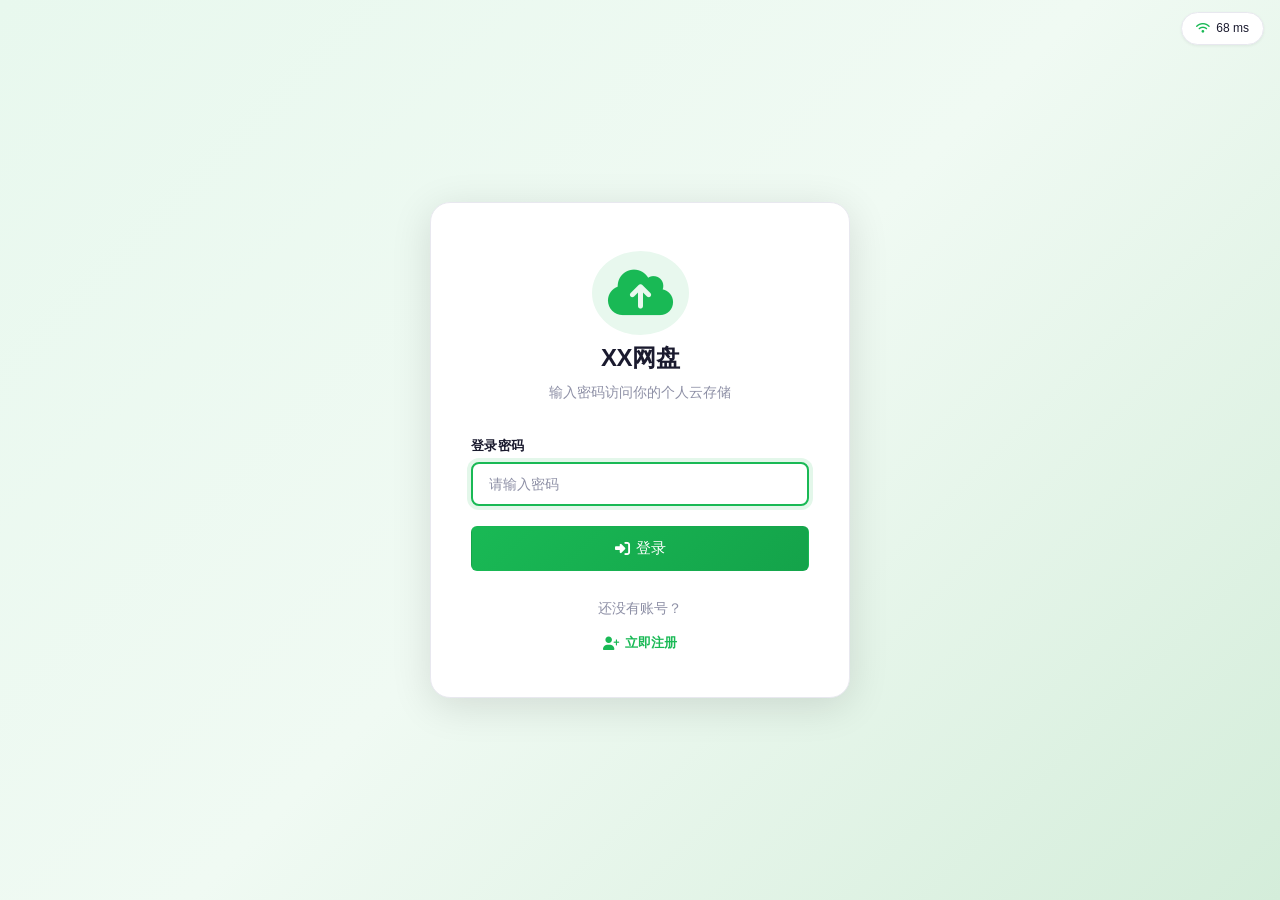
==== commit 7651a721: "2313" ====
--- a/index.html
+++ b/index.html
@@ -385,6 +385,6 @@
         <div class="lightbox-counter" id="lightbox-counter"></div>
     </div>
 
-    <script src="script.js"></script>
+    <script src="script.js?v=4"></script>
 </body>
 </html>
--- a/style.css
+++ b/style.css
@@ -188,8 +188,8 @@
 .breadcrumb .sep { color: var(--text-muted); font-size: 11px; }
 .breadcrumb .current { color: var(--text-secondary); font-weight: 600; }
 
-.file-thumb.folder { color: var(--warning); background: #fffbeb; }
-.file-grid-thumb.folder { color: var(--warning); background: #fffbeb; }
+.file-thumb.folder { color: var(--warning); background: var(--primary-light); }
+.file-grid-thumb.folder { color: var(--warning); background: var(--primary-light); }
 
 .selected-count {
     font-size: 12px; color: var(--primary); font-weight: 600;
@@ -657,7 +657,7 @@
     .file-item { padding: 8px 10px; flex-wrap: nowrap; }
     .file-checkbox { margin-right: 8px; }
     .file-thumb { width: 32px; height: 32px; margin-right: 8px; font-size: 16px; }
-    .file-name { font-size: 12px; max-width: 120px; }
+    .file-name { font-size: 12px; max-width: 200px; }
     .file-meta { font-size: 10px; gap: 6px; flex-wrap: wrap; }
     .file-actions { opacity: 1; gap: 1px; }
     .file-actions .btn-text { padding: 4px 5px; font-size: 11px; }
@@ -679,7 +679,7 @@
     #file-actions-bar .btn-sm { padding: 3px 6px; font-size: 10px; }
     #file-actions-bar .btn-sm i { margin-right: 2px; font-size: 10px; }
     #file-actions-bar .view-toggle button { padding: 3px 6px; font-size: 10px; }
-    #file-actions-bar .search-box input { width: 80px !important; padding: 3px 6px 3px 22px !important; font-size: 10px !important; }
+    #file-actions-bar .search-box input { width: 120px !important; padding: 3px 6px 3px 22px !important; font-size: 11px !important; }
     #file-actions-bar .search-box i { left: 7px; font-size: 10px; }
     .section-header { padding: 10px 12px; }
     .section-header h2 { font-size: 13px; }
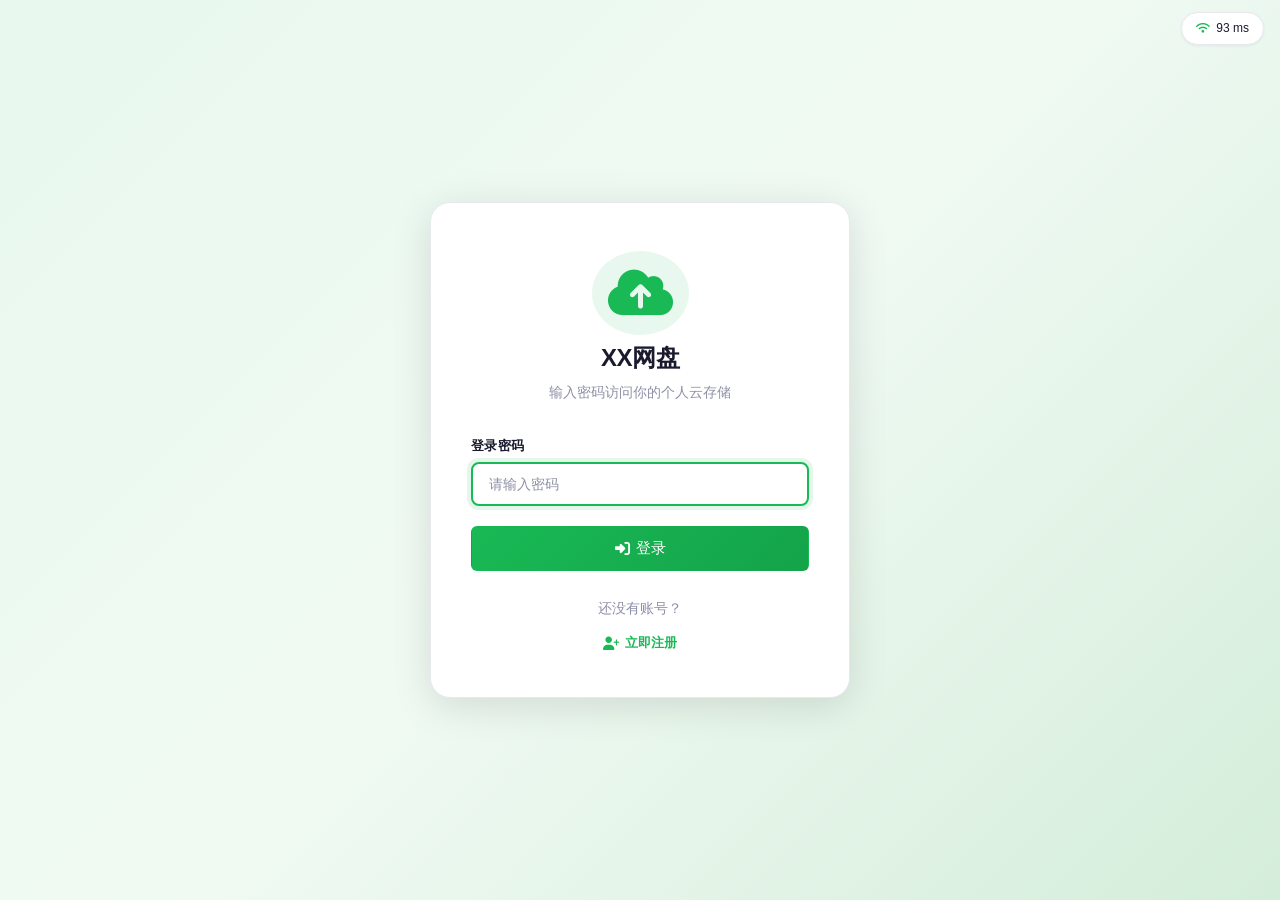
==== commit 3c875e09: "updata" ====
--- a/index.html
+++ b/index.html
@@ -188,6 +188,9 @@
                                 <button class="btn btn-sm" onclick="showMoveSelectedModal()" id="btn-move-selected" title="移动到">
                                     <i class="fas fa-folder-open"></i> 移动到
                                 </button>
+                                <button class="btn btn-sm" onclick="downloadSelectedFiles()" id="btn-download" title="直接下载">
+                                    <i class="fas fa-download"></i> 下载
+                                </button>
                                 <button class="btn btn-sm" onclick="downloadSelectedAsZip()" id="btn-zip-download" title="打包下载">
                                     <i class="fas fa-file-archive"></i> 打包
                                 </button>
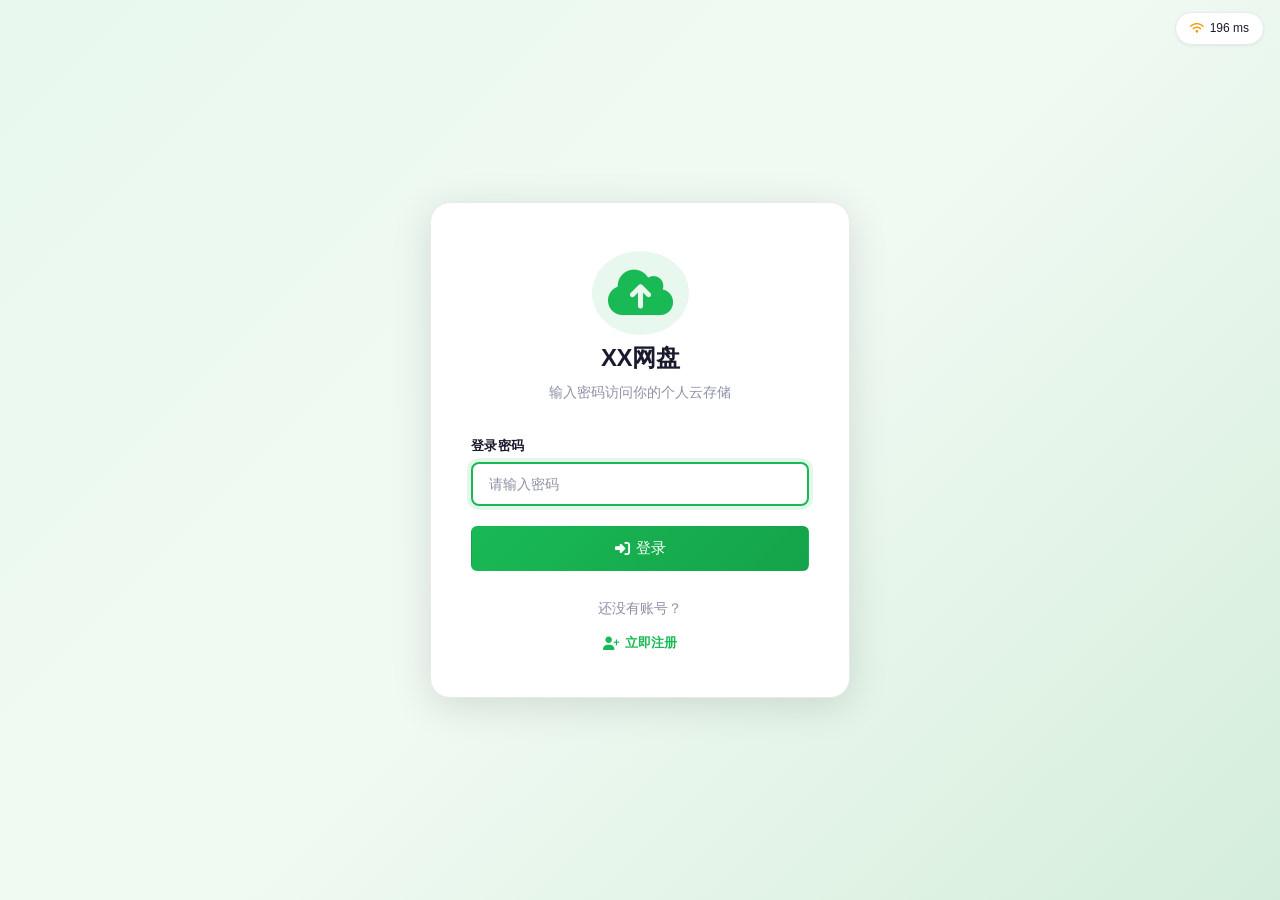
==== commit cf937690: "321312" ====
--- a/index.html
+++ b/index.html
@@ -388,6 +388,6 @@
         <div class="lightbox-counter" id="lightbox-counter"></div>
     </div>
 
-    <script src="script.js?v=4"></script>
+    <script src="script.js?v=5"></script>
 </body>
 </html>
